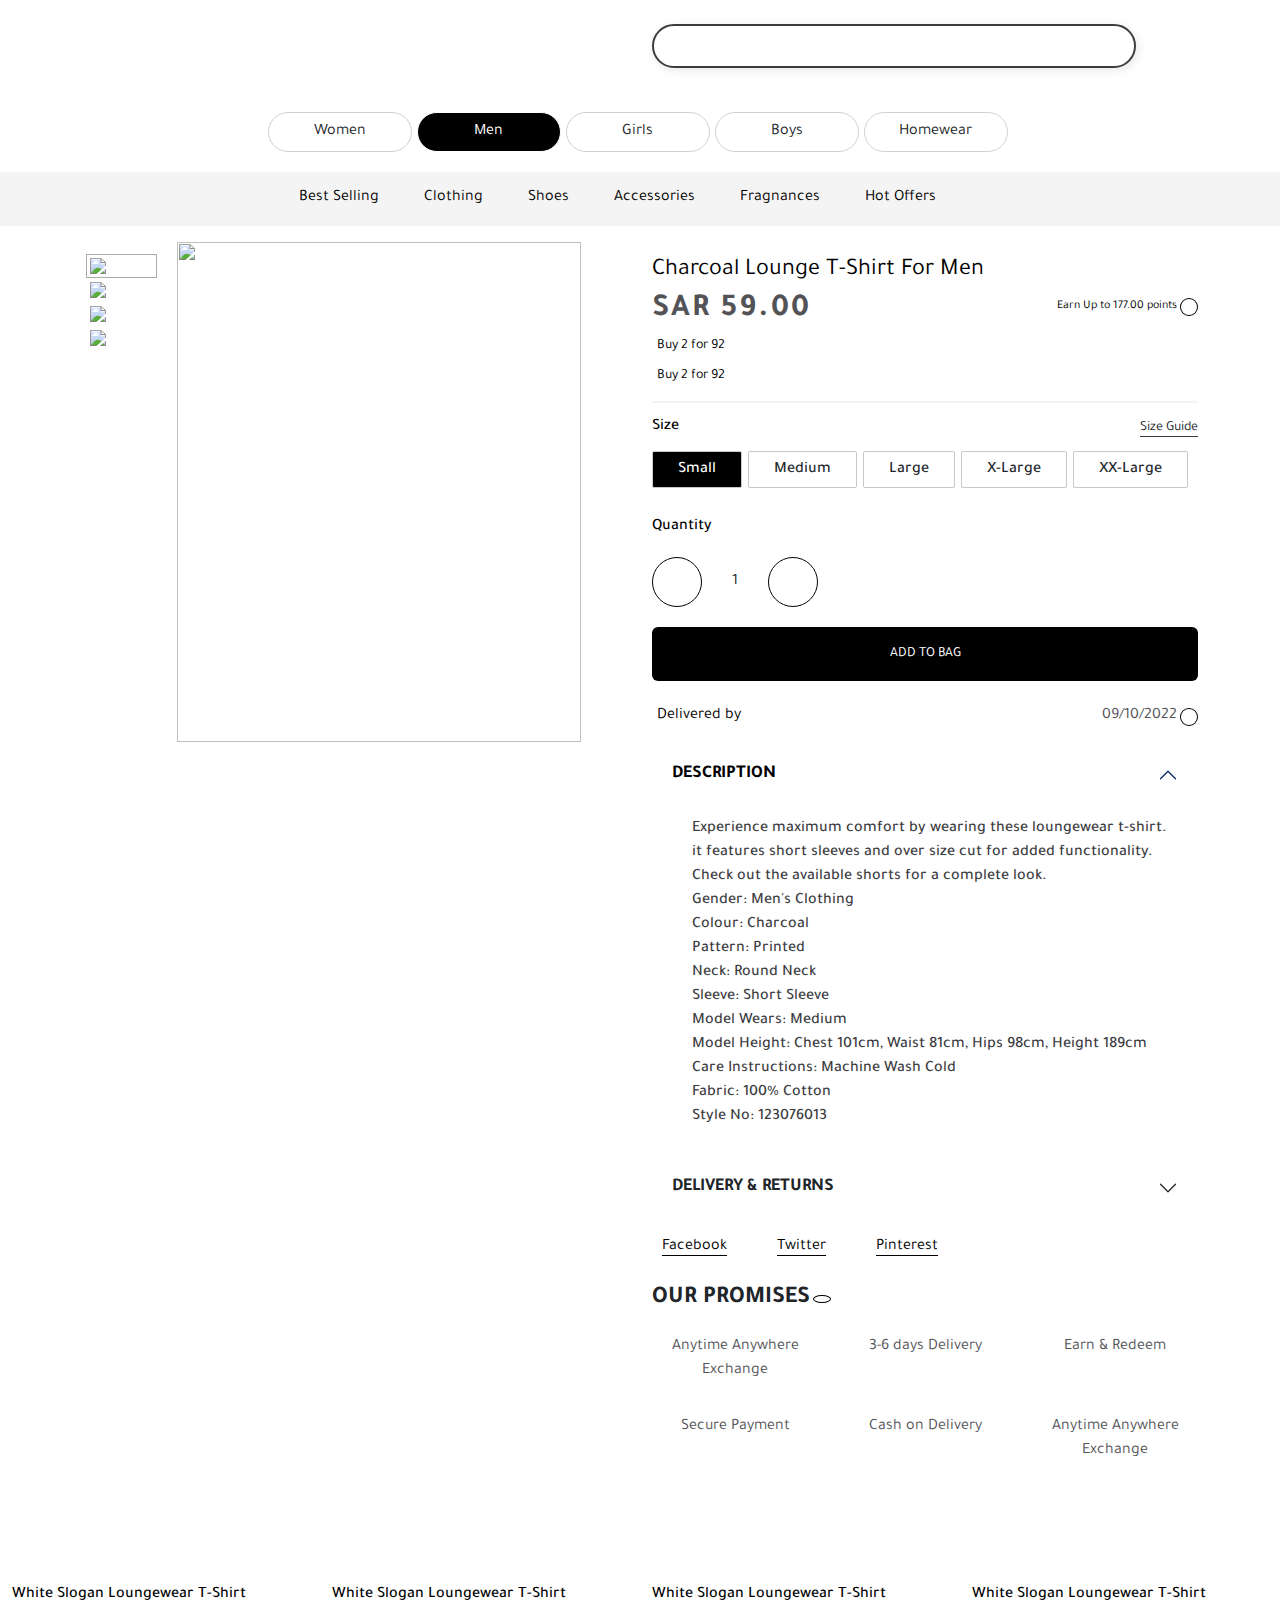
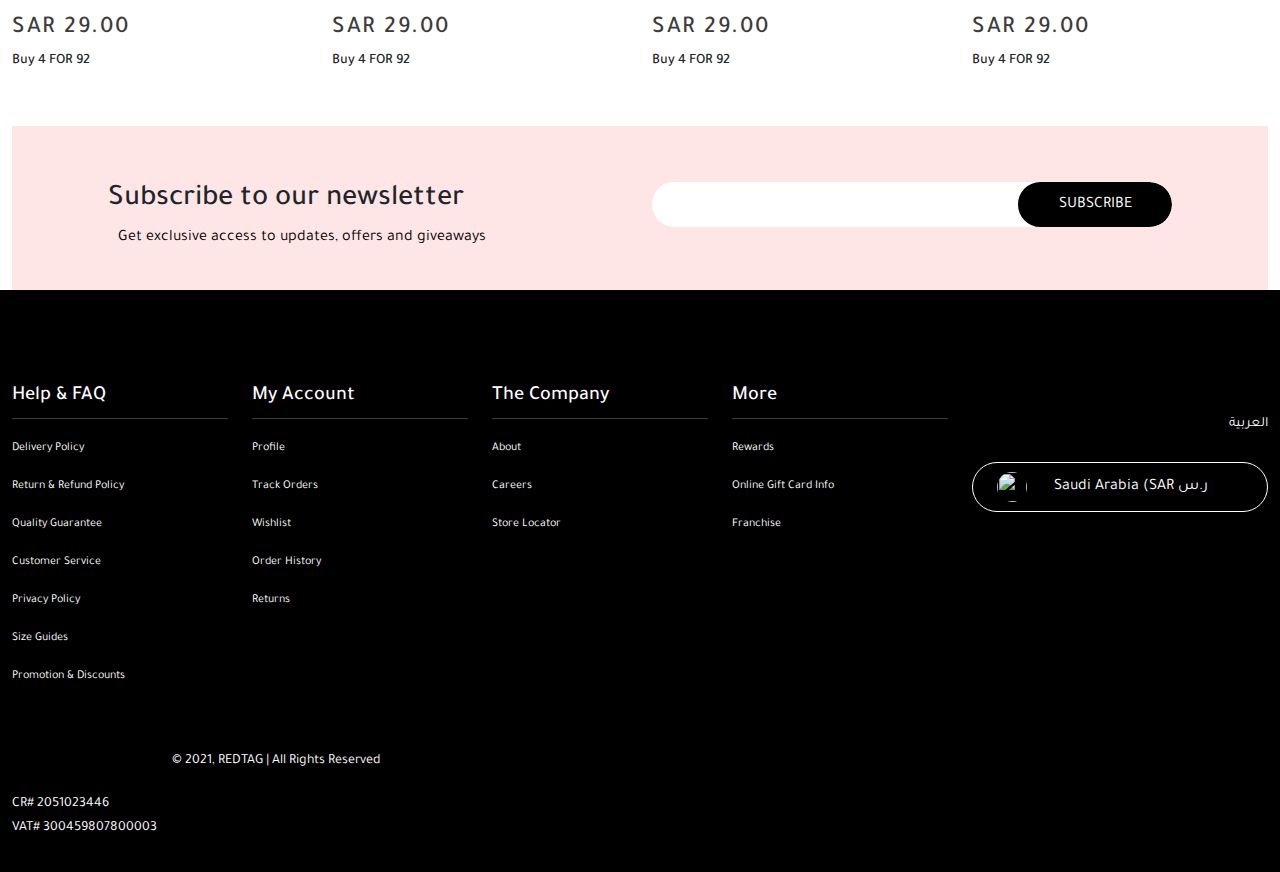
==== products.html @ c71589e8 "sa.redtag-stores" ====
<!doctype html>
<html lang="en">

<head>
    <meta charset="utf-8">
    <meta name="viewport" content="width=device-width, initial-scale=1">
    <title>Bootstrap demo</title>
    <link href="https://cdn.jsdelivr.net/npm/bootstrap@5.2.2/dist/css/bootstrap.min.css" rel="stylesheet">
    <link rel="stylesheet" href="assets/css/owl.carousel.min.css">
    <link rel="stylesheet" href=assets/css/owl.theme.default.min.css"> <link rel="stylesheet"
        href="assets/css/style.css">
    <link rel="stylesheet" type="text/css" href="assets/css/tiny-slider.css" />
</head>

<body>
    <header class="header">
        <div class="header_top bg-white">
            <div class="container-xxl">
                <div class="row">
                    <div class="col-6  order-1 "><a href="" class="logo"><img
                                src="https://cdn.shopify.com/s/files/1/0604/1151/1030/files/Artboard_12_3x-8_84d6efec-61f7-4a65-9052-3a7455e70f1b_small@2x.png?v=1660726167"
                                alt=""></a></div>
                    <div class="col-12 order-lg-2 order-3 col-lg-5 mt-3 mt-lg-0">
                        <div class="header_input">
                            <input type="search" class="form-control " name="" id="">
                            <span><i class="fa-solid fa-magnifying-glass"></i> </span>
                        </div>
                    </div>
                    <div class="col-6 col-lg-1  order-lg-3 order-2  ">
                        <div class="carticons  d-flex">
                            <a href=""><i class="fa-regular fa-user"></i></a>
                            <a href=""><i class="fa-regular fa-heart"></i></a>
                            <a href=""><i class="fa-solid fa-bag-shopping"></i></a>
                        </div>
                    </div>
                </div>
            </div>
        </div>
        <div class="header_middle">
            <div class="container-xxl">
                <div class="nav_button ">
                    <button class="btn">Women</button>
                    <button class="btn active">Men</button>
                    <button class="btn">Girls</button>
                    <button class="btn">Boys</button>
                    <button class="btn">Homewear</button>
                </div>
            </div>
        </div>
        <div class="header_bottom">
            <div class="container-xxl">
                <div class="botter_nav">
                    <a href="">best selling <span> <i class="fa-solid fa-angle-down  "></i></span></a>
                    <a href="">clothing<span> <i class="fa-solid fa-angle-down  "></i></span></a>
                    <a href="">shoes<span> <i class="fa-solid fa-angle-down  "></i></span></a>
                    <a href="">accessories<span> <i class="fa-solid fa-angle-down  "></i></span></a>
                    <a href="">fragnances<span> <i class="fa-solid fa-angle-down  "></i></span></a>
                    <a href="">hot offers<span> <i class="fa-solid fa-angle-down  "></i></span></a>
                </div>
            </div>
        </div>
    </header>
    <section class="product.html">
        <div class="container ">
            <div class="row">
                <div class="col-md-6 mt-3">
                    <div class="product-gallary">
                        <div class="o-wrapper">
                            <div class="c-product-container">
                                <div class="">
                                    <div class="c-product-image-viewer">
                                        <div class="c-product-image-viewer__carousel">
                                            <div class="o-slider-image-viewer">
                                                <div class="row">
                                                    <div class="col-12 col-lg-2 order-lg-1 order-2">
                                                        <div class="o-slider-image-viewer__nav js-imageViewerNav">
                                                            <span class="o-slider-image-viewer__dot">
                                                                <img class="o-slider-image-viewer__dot-image"
                                                                    src="https://cdn.shopify.com/s/files/1/0604/1151/1030/products/123419557_203-Navy-Graphic-T-Shirt_750x.jpg?v=1661150725">
                                                            </span>
                                                            <span class="o-slider-image-viewer__dot">
                                                                <img class="o-slider-image-viewer__dot-image"
                                                                    src="https://cdn.shopify.com/s/files/1/0604/1151/1030/products/123419557_202-Navy-Graphic-T-Shirt_750x.jpg?v=1661150725">
                                                            </span>
                                                            <span class="o-slider-image-viewer__dot">
                                                                <img class="o-slider-image-viewer__dot-image"
                                                                    src="https://cdn.shopify.com/s/files/1/0604/1151/1030/products/123419557-Navy-Graphic-T-Shirt_750x.jpg?v=1661150725">
                                                            </span>
                                                            <span class="o-slider-image-viewer__dot">
                                                                <img class="o-slider-image-viewer__dot-image"
                                                                    src="https://cdn.shopify.com/s/files/1/0604/1151/1030/products/123419557_201-Navy-Graphic-T-Shirt_750x.jpg?v=1660932502">
                                                            </span>
                                                        </div>
                                                    </div>
                                                    <div class="col-12  col-lg-9 order-lg-2 order-1">
                                                        <ul class="o-slider-image-viewer__inner js-sliderImageViewer">
                                                            <li class="o-slider-image-viewer__slide">
                                                                <img class="c-product-image-viewer__image"
                                                                    src="https://cdn.shopify.com/s/files/1/0604/1151/1030/products/123419557_203-Navy-Graphic-T-Shirt_750x.jpg?v=1661150725">
                                                            </li>
                                                            <li class="o-slider-image-viewer__slide">
                                                                <img class="c-product-image-viewer__image"
                                                                    src="https://cdn.shopify.com/s/files/1/0604/1151/1030/products/123419557_202-Navy-Graphic-T-Shirt_750x.jpg?v=1661150725">
                                                            </li>
                                                            <li class="o-slider-image-viewer__slide">
                                                                <img class="c-product-image-viewer__image"
                                                                    src="https://cdn.shopify.com/s/files/1/0604/1151/1030/products/123419557-Navy-Graphic-T-Shirt_750x.jpg?v=1661150725">
                                                            </li>
                                                            <li class="o-slider-image-viewer__slide">
                                                                <img class="c-product-image-viewer__image"
                                                                    src="https://cdn.shopify.com/s/files/1/0604/1151/1030/products/123419557_201-Navy-Graphic-T-Shirt_750x.jpg?v=1660932502">
                                                            </li>
                                                        </ul>
                                                    </div>
                                                </div>
                                            </div>
                                        </div>
                                    </div>
                                </div>
                            </div>
                        </div>
                    </div>
                </div>
                <div class="col-md-6 mt-3">
                    <div class="product_detail mt-3">
                        <h1>Charcoal Lounge T-Shirt For Men</h1>
                        <div class="points mt-2">
                            <h2>SAR 59.00</h2>
                            <p>Earn Up to 177.00 points <span><i class="fa-solid fa-info"></i></span> </p>
                        </div>
                        <div class="buy">
                            <span><i class="fa-solid fa-tag"></i></span>
                            <small>Buy 2 for 92</small>
                        </div>
                        <div class="buy">
                            <span><i class="fa-solid fa-tag"></i></span>
                            <small>Buy 2 for 92</small>
                        </div>
                        <div class="spacer"></div>
                        <div class="product_size">
                            <h6 class="small_head">Size</h6>
                            <div class="guid">
                                <span><i class="fa-solid fa-ruler-horizontal"></i></span>
                                <a href="">
                                    Size Guide </a>
                            </div>
                        </div>
                        <div class="size_buttons">
                            <button class="btn active">
                                Small</button>
                            <button class="btn">
                                Medium</button>
                            <button class="btn">
                                Large</button>
                            <button class="btn">
                                X-Large</button>
                            <button class="btn">
                                XX-Large</button>
                        </div>
                        <div class="product_quantity">
                            <h6 class="small_head">Quantity</h6>
                            <div class="increament">
                                <span><i class="fa-solid fa-minus"></i></span>
                                <p>1</p>
                                <span><i class="fa-solid fa-plus"></i></span>
                            </div>
                        </div>
                        <div class="bag_button">
                            <button class="btn">Add to bag</button>
                        </div>
                        <div class="delivered">
                            <p><span> <i class="fa-solid fa-truck-fast"></i></span>Delivered by</p>
                            <p> 09/10/2022 <a href=""><i class="fa-solid fa-info"></i></a></p>
                        </div>
                        <div class="product_faqs">
                            <div class="accordion" id="accordionExample">
                                <div class="accordion-item">
                                    <h2 class="accordion-header" id="headingOne">
                                        <button class="accordion-button" type="button" data-bs-toggle="collapse"
                                            data-bs-target="#collapseOne" aria-expanded="true"
                                            aria-controls="collapseOne">
                                            DESCRIPTION
                                    </h2>
                                    <div id="collapseOne" class="accordion-collapse collapse show"
                                        aria-labelledby="headingOne" data-bs-parent="#accordionExample">
                                        <div class="accordion-body">
                                            <ul>
                                                <li> Experience maximum comfort by wearing these loungewear t-shirt. it
                                                    features short sleeves and over size cut for added functionality.
                                                </li>
                                                <li>Check out the available shorts for a complete look.</li>
                                                <li>Gender: Men's Clothing</li>
                                                <li> Colour: Charcoal</li>
                                                <li> Pattern: Printed</li>
                                                <li> Neck: Round Neck</li>
                                                <li> Sleeve: Short Sleeve</li>
                                                <li>Model Wears: Medium</li>
                                                <li> Model Height: Chest 101cm, Waist 81cm, Hips 98cm, Height 189cm</li>
                                                <li> Care Instructions: Machine Wash Cold</li>
                                                <li> Fabric: 100% Cotton</li>
                                                <li>Style No: 123076013</li>
                                            </ul>
                                        </div>
                                    </div>
                                </div>
                                <div class="accordion-item">
                                    <h2 class="accordion-header" id="headingTwo">
                                        <button class="accordion-button collapsed" type="button"
                                            data-bs-toggle="collapse" data-bs-target="#collapseTwo"
                                            aria-expanded="false" aria-controls="collapseTwo">
                                            DELIVERY & RETURNS
                                        </button>
                                    </h2>
                                    <div id="collapseTwo" class="accordion-collapse collapse"
                                        aria-labelledby="headingTwo" data-bs-parent="#accordionExample">
                                        <div class="accordion-body">
                                            <p>Redtag guarantees the delivery of your items in 3-6 working days anywhere
                                                in KSA. We offer free delivery over SAR 200. Anything below SAR 200 will
                                                be charged SAR 18 as shipping cost. For COD (cash on delivery) orders an
                                                extra SAR 10 will be charged, this amount will not appear on the online
                                                invoice and a revised invoice will be provided at the time of delivery.
                                                <br> Refund will be offered to all customers in possession of a valid,
                                                original receipt, provided the merchandise is returned unworn or unused,
                                                with the original tags still attached. All items (including promotional
                                                gift items) must be returned to us to process the return.</p>
                                        </div>
                                    </div>
                                </div>
                                                        </div>
                        </div>
                        <div class="product_social">
                            <a href=""><span><i class="fa-brands fa-facebook-f"></i></span><span>Facebook</span> </a>
                            <a href=""><span><i class="fa-brands fa-twitter"></i></span><span>Twitter</span></a>
                            <a href=""><span><i class="fa-brands fa-pinterest-p"></i></span><span>Pinterest</span></a>
                        </div>
                        <div class="promise">
                            <div class="d-flex justify-content-start align-items-center">
                                <h4 class="mt-2">OUR PROMISES</h4><a href=""><i class=" fa-solid fa-info"></i></a>
                            </div>
                            <div class="promise_content">
                                <div class="row">
                                    <div class="col-4 mt-3">
                                        <div class="promis_icon">
                                            <span><i class="fa-regular fa-clock"></i></span>
                                            <p>Anytime Anywhere Exchange</p>
                                        </div>
                                    </div>
                                    <div class="col-4 mt-3">
                                        <div class="promis_icon">
                                            <span> <i class="fa-solid fa-box"></i></span>
                                            <p>3-6 days Delivery</p>
                                        </div>
                                    </div>
                                    <div class="col-4 mt-3">
                                        <div class="promis_icon">
                                            <span><i class="fa-solid fa-store"></i></span>
                                            <p>Earn & Redeem</p>
                                        </div>
                                    </div>
                                    <div class="col-4 mt-3">
                                        <div class="promis_icon">
                                            <span><i class="fa-solid fa-circle-check"></i></span>
                                            <p>Secure Payment</p>
                                        </div>
                                    </div>
                                    <div class="col-4 mt-3">
                                        <div class="promis_icon">
                                            <span><i class="fa-solid fa-money-bill"></i></span>
                                            <p>Cash on Delivery</p>
                                        </div>
                                    </div>
                                    <div class="col-4 mt-3">
                                        <div class="promis_icon">
                                            <span><i class="fa-solid fa-repeat"></i></span>
                                            <p>Anytime Anywhere Exchange</p>
                                        </div>
                                    </div>
                                </div>
                            </div>
                        </div>
                    </div>
                </div>
            </div>
        </div>
    </section>
    <section class="brand_cards mt-5 mb-5">
        <div class="container-xxl">
            <div class="row">
                <div class="col-12 col-md-6 col-lg-3 mt-3">
                    <div class="collection">
                        <img src="https://cdn.shopify.com/s/files/1/0604/1151/1030/products/1230761521.jpg?v=1664546499"
                            alt="">
                        <h5>
                            White Slogan Loungewear T-Shirt
                        </h5>
                        <h3>SAR 29.00</h3>
                        <p><span><i class="fa-solid fa-tag"></i></span>Buy 4 FOR 92</p>
                    </div>
                </div>
                <div class="col-12 col-md-6 col-lg-3 mt-3">
                    <div class="collection">
                        <img src="https://cdn.shopify.com/s/files/1/0604/1151/1030/products/123420638_201-Dark-Grey-Graphic-T-Shirt.jpg?v=1661970633"
                            alt="">
                        <h5>
                            White Slogan Loungewear T-Shirt
                        </h5>
                        <h3>SAR 29.00</h3>
                        <p><span><i class="fa-solid fa-tag"></i></span>Buy 4 FOR 92</p>
                    </div>
                </div>
                <div class="col-12 col-md-6 col-lg-3 mt-3">
                    <div class="collection">
                        <img src="https://cdn.shopify.com/s/files/1/0604/1151/1030/products/123419063_201-White-Graphic-T-Shirt.jpg?v=1660932512"
                            alt="">
                        <h5>
                            White Slogan Loungewear T-Shirt
                        </h5>
                        <h3>SAR 29.00</h3>
                        <p><span><i class="fa-solid fa-tag"></i></span>Buy 4 FOR 92</p>
                    </div>
                </div>
                <div class="col-12 col-md-6 col-lg-3 mt-3">
                    <div class="collection">
                        <img src="https://cdn.shopify.com/s/files/1/0604/1151/1030/products/123419557_201-Navy-Graphic-T-Shirt.jpg?v=1660932502"
                            alt="">
                        <h5>
                            White Slogan Loungewear T-Shirt
                        </h5>
                        <h3>SAR 29.00</h3>
                        <p><span><i class="fa-solid fa-tag"></i></span>Buy 4 FOR 92</p>
                    </div>
                </div>
            </div>
        </div>
    </section>
    <section class="section_11">
        <div class="container-xxl">
            <div class="newsletter">
                <div class="row">
                    <div class="col-md-6 mt-3">
                        <h4>Subscribe to our newsletter</h4>
                        <p> Get exclusive access to updates, offers and giveaways </p>
                    </div>
                    <div class="col-md-6 mt-3">
                        <div class="sub_box">
                            <input type="text " class="form-control">
                            <button class="btn">Subscribe</button>
                        </div>
                    </div>
                </div>
            </div>
        </div>
    </section>
    <footer>
        <div class="footermiddle">
            <div class="container-xxl">
                <div class="row">
                    <div class="col-9 col-lg-9 col-12 mt-3">
                        <div>
                            <div class="row">
                                <div class="col-6 col-md-3 mt-3 ">
                                    <div class="footer_menu">
                                        <h3>Help & FAQ</h3>
                                        <ul>
                                            <li><a href="">Delivery Policy</a></li>
                                            <li><a href="">Return & Refund Policy</a></li>
                                            <li><a href="">Quality Guarantee</a></li>
                                            <li><a href="">Customer Service</a></li>
                                            <li><a href="">Privacy Policy</a></li>
                                            <li><a href="">Size Guides</a></li>
                                            <li><a href="">Promotion & Discounts</a></li>
                                        </ul>
                                    </div>
                                </div>
                                <div class="col-6 col-md-3 mt-3">
                                    <div class="footer_menu">
                                        <h3>My Account</h3>
                                        <ul>
                                            <li><a href="">Profile</a></li>
                                            <li><a href="">Track Orders</a></li>
                                            <li><a href="">Wishlist</a></li>
                                            <li><a href="">Order History</a></li>
                                            <li><a href="">Returns</a></li>
                                        </ul>
                                    </div>
                                </div>
                                <div class="col-6 col-md-3 mt-3">
                                    <div class="footer_menu">
                                        <h3>The Company</h3>
                                        <ul>
                                            <li><a href="">About</a></li>
                                            <li><a href="">Careers</a></li>
                                            <li><a href="">Store Locator</a></li>
                                        </ul>
                                    </div>
                                </div>
                                <div class="col-6 col-lg-3 mt-3">
                                    <div class="footer_menu">
                                        <h3>More</h3>
                                        <ul>
                                            <li><a href="">Rewards</a></li>
                                            <li><a href="">Online Gift Card Info</a></li>
                                            <li><a href="">Franchise</a></li>
                                        </ul>
                                    </div>
                                </div>
                            </div>
                        </div>
                    </div>
                    <div class="col-lg-3  col-md-6 col-12 mx-auto mt-5 mb-5">
                        <a href="" class="language_">العربية</a>
                        <div class="footer_select ">
                            <img src="https://cdn.shopify.com/s/files/1/0614/0762/5455/files/flag-ksa.jpg?v=1639478669"
                                alt="">
                            <select class="form-select" aria-label="Default select example">
                                <option value="SA" selected="">
                                    Saudi Arabia (SAR ر.س)
                                </option>
                            </select>
                        </div>
                    </div>
                </div>
            </div>
        </div>
        <div class="footerend">
            <div class="container-xxl">
                <div class="row">
                    <div class="col-md-6 col-12 mt-3">
                        <div class="footer_logo">
                            <img src="https://cdn.shopify.com/s/files/1/0604/1151/1030/t/111/assets/redtag-logo_200x.png?v=112337696261012949101661322215"
                                alt="">
                            <small>© 2021, REDTAG | All Rights Reserved</small>
                        </div>
                        <div>
                            <small>CR# 2051023446</small><br>
                            <small>VAT# 300459807800003</small><br>
                        </div>
                    </div>
                    <div class="col-md-6 col-12 mt-3">
                        <div class="footericon">
                            <a href=""><i class="fa-brands fa-twitter"></i></a>
                            <a href=""><i class="fa-brands fa-facebook-f"></i></a>
                            <a href=""><i class="fa-brands fa-instagram"></i></a>
                            <a href=""><i class="fa-brands fa-snapchat"></i></a>
                            <a href=""><i class="fa-brands fa-youtube"></i></a>
                        </div>
                    </div>
                </div>
            </div>
        </div>
    </footer>
    <div class="modal fade" id="exampleModal" tabindex="-1" aria-labelledby="exampleModalLabel" aria-hidden="true">
        <div class="modal-dialog modal-dialog-centered">
            <div class="modal-content">
                <div class="modal-header">
                    <h1 class="modal-title fs-5" id="exampleModalLabel"> Available Offers</h1>
                    <button type="button" class="btn-close" data-bs-dismiss="modal" aria-label="Close"></button>
                </div>
                <div class="modal-body">
                    <div class="container">
                        <div>
                            <div class="modal_bg">
                                <div class="modal_con">
                                    <i class="fa-solid fa-tag"></i> Buy 2 for 92
                                </div>
                            </div>
                            <div class="modal_bg">
                                <div class="modal_con">
                                    <i class="fa-solid fa-tag"></i>15% OFF above SAR 150
                                </div>
                            </div>
                        </div>
                    </div>
                </div>
            </div>
        </div>
    </div>
    <script src="https://cdn.jsdelivr.net/npm/bootstrap@5.2.2/dist/js/bootstrap.bundle.min.js"></script>
    <script src="https://cdnjs.cloudflare.com/ajax/libs/font-awesome/6.2.0/js/all.min.js"></script>
    <script src="assets/js/jquery.js"></script>
    <script src=" assets/js/owl.carousel.min.js"></script>
    <script src="assets/js/script.js"></script>
    <script type="text/javascript" src="assets/js/tiny-slider.js"></script>
    <script type="text/javascript">
        var slider = tns({
            arrowKeys: true,
            "items": 1,
            container: ".js-sliderImageViewer",
            controls: false,
            loop: false,
            mouseDrag: true,
            navContainer: ".js-imageViewerNav",

        });
    </script>






</body>

</html>
---- assets/css/style.css ----
@import url('https://fonts.googleapis.com/css2?family=Tajawal:wght@300;400;500;700;800&display=swap');

* {
    margin: 0;
    padding: 0;
    box-sizing: border-box;
}

body {
    font-family: 'Tajawal', sans-serif;
}

img {
    width: 100%;
}

a {
    text-decoration: none;
}

ul {
    list-style: none;
}

input,
input:focus {
    outline: none !important;
}

.form-control:focus {
    color: #212529 !important;
    background-color: #fff !important;
    border-color: #e8e8e8 !important;
    outline: 0 !important;
    box-shadow: 2px 4px 10px rgba(0, 0, 0, 0);
}

.main_heading {
    font-weight: bold;
    font-size: 2rem;

    text-align: left;
}

.header_top {
    padding: 1.5rem 0;
}

.header_top .logo img {
    width: 213px;
    height: auto;
}

.carticons {
    display: flex;
    justify-content: end;
    align-items: center;
    font-size: 1.6rem;
}

.carticons a {
    color: #212529;
    font-size: 1.4rem;
    margin-right: 10px;
}

.header_input input {
    font-size: 1rem;
    color: #000;
    width: 100%;
    height: auto;
    padding: 0.5rem 1rem 0.5rem 3rem;
    border: 2px solid #3C3C3B;
    border-radius: 10rem;
    box-shadow: 2px 2px 10px rgba(0, 0, 0, .1);
    width: 95%;
}

.header_input {
    position: relative;
}

.header_input span {
    position: absolute;
    top: 6px;
    left: 15px;
    font-size: 20px;
}

.nav_button {
    text-align: center;
    margin: 20px 0;
    display: flex;
    justify-content: center;
    align-items: center;
}

.nav_button button {
    margin-right: 5px;
    text-decoration: none;
    padding: 0.6rem 1rem;
    border: 0.0625rem solid #D0D0D0;
    border-radius: 2rem;
    min-width: 9rem;
    line-height: normal;
    text-align: center;
    width: auto;
    text-transform: none;
    font-size: 1rem;
    white-space: nowrap;
    box-sizing: border-box;
    transition: all 0.3s ease-in-out;
}

.nav_button button:hover,
.nav_button button.active {
    background: #000;
    color: #fff;
}

.header_bottom {
    background: #f4f4f4;
    position: relative;
    line-height: 1.25rem;
    z-index: 9999;
    
}

.botter_nav {
    display: flex;
    justify-content: center;
    align-items: center;
    white-space: nowrap;
}

.botter_nav a {
    margin: 0 1.25rem 0 0;
    transition: all 0.3s ease-in-out;
    
   
    
    color: #000;
   
    padding: 1rem 0.625rem 1rem 0;
     
     
    text-transform: capitalize;
    border-bottom: 2px solid transparent;
}
.botter_nav a span{
    margin-left: 15px;
}
.botter_nav a:hover {
    border-bottom: 2px solid #000;
}

.section_1 .carousel-indicators [data-bs-target] {
    width: 10px;
    height: 10px;
    border-radius: 100%;
}

.section_3 img {
    width: 100%;
    height: auto;
    margin-bottom: 30px;
}

.section_4 img {
    width: 100%;
    height: auto;
}

.section_5 .category {
    overflow: hidden;
}

.section_5 .category img {
    width: 100%;
    height: 441px;
    transition: all 0.3s ease-in-out;
}

.section_5 .category img:hover {
    transform: scale(1.1);
}

.section_6 .banner-6 {
    width: 100%;
    height: auto;
}

.product_slider .item a {
    text-decoration: none;
    color: rgb(0, 0, 0);
    display: block;
    font-size: 1rem;
    letter-spacing: 0;
    line-height: 16px;
    margin-top: 20px;
    margin-bottom: 10px;
}

.product_slider .item h3 {
    font-size: 1.5rem;
    letter-spacing: 1.5px;
    color: #3C3C3B;
    line-height: 32px;
}

.product_slider .item img {
    height: 428px;
    width: 100%;
    object-fit: cover;
}

.product_slider .item button {
    font-size: 12px;
    cursor: pointer;
    color: #000;
    padding: 0;
    font-weight: 600;
    border: 0;
    border-bottom: 2px solid #000;
    line-height: 20px;
    background: none !important;
    border-radius: 1px;
    outline: none;
    margin-bottom: 10px;
}

.product_slider .item button:focus {
    outline: none;
}

.modal_bg {
    background: #eee;
    padding: 15px;
    margin-top: 10px;
    border-bottom: 1px solid #d5d5d5;
}

.modal_bg .modal_con {
    display: flex;
    align-items: center;
    gap: 10px;
    background: #fff;
    padding: 5px 10px;
    border: 1px solid #cfbfbf;
    font-size: 16px;
    width: 100%;
    margin: auto;
    color: #3C3C3B;
    user-select: none;
}

.modal-header {
    position: relative;
}

.modal-title {
    position: absolute;
    top: 50%;
    left: 50%;
    transform: translate(-50%, -50%);
}

.item .slider-link {
    position: relative;
}

.item .slider-link .hearticon {
    position: absolute;
    right: 15px;
    top: 10px;
    font-size: 25px !important;
}

.owl-carousel .owl-nav {
    position: absolute;
    top: -45px;
    right: 10px;
}

.owl-carousel .owl-nav button.owl-next,
.owl-carousel .owl-nav button.owl-prev {
    width: 50px;
    height: 50px;
    background: #3C3C3B;
    font-size: 22px;
    color: #fff;
    margin: 0;
    border-radius: 100%;
    margin-right: 15px;
}

.section_7 {
    position: relative;
}

.section_8 {
    position: relative;
}

/* ////////////////////////////////////// */
.section_7 .product_img {
    width: 100%;
    object-fit: cover;
    height: 336px;
    margin-bottom: 30px;
}

.banner_9 img {
    width: 100%;
    object-fit: contain;
    height: auto;
}

.shop_body img {
    width: 100%;
    height: 287px;
    object-fit: cover;
    margin-bottom: 10px;
}

.shop_body h5 {
    font-size: 16px;
    display: block;
    font-weight: 600;
    color: #000
}

footer {
    background-color: #000;
    color: #fff;
    padding: 2rem 0;
}

.footerend .footericon {
    display: flex;
    justify-content: end;
    align-items: center;
}

.footerend .footericon a {
    font-size: 25px;
    color: #fff;
    margin: 0 0 0 2rem;
}

.footer_logo {
    display: flex;
    justify-content: start;
    align-items: center;
    flex-wrap: nowrap;
    margin-bottom: 20px;
}

.footer_logo img {
    width: 160px;
    height: auto;
}

.footermiddle .footer_menu ul {
    padding: 0;
}

.footermiddle .footer_menu li a {
    display: block;
    text-decoration: none;
    color: #fff;
    margin: 0 0 1.25rem 0;
    font-size: .75rem;
    transition: all .3s ease-in-out;
}

.footermiddle .footer_menu li a:hover {
    color: #ae9d9d;
}

.footermiddle .footer_menu h3 {
    font-size: 1.25rem;
    border-bottom: 0.0625rem solid #3C3C41;
    margin-bottom: 1.25rem;
    pointer-events: none;
    color: #fff;
    position: relative;
    padding-bottom: 0.625rem;
}

.footermiddle .footer_select {
    display: flex;
    justify-content: start;
    align-items: center;
    padding: 0.375rem 1.5rem;
    border: 0.0625rem solid #fff;
    border-radius: 6.25rem;
    background: transparent;
}

.footermiddle .footer_select img {
    width: 30px;
    height: 30px;
    border-radius: 100%;
    margin-right: 15px;
}

.footermiddle .footer_select select {
    background: transparent;
    border: 0;
    outline: 0;
    color: #fff;

}

.footermiddle .form-select:focus {
    border-color: none;
    outline: 0;
    box-shadow: 0 0 0 0;
}

.footermiddle .language_ {
    color: #fff;
    margin: 0.875rem 0 1.6875rem;
    font-size: .875rem;
    display: block;
    text-align: right;
}

.footermiddle .language_:hover {
    color: #fff;
}

.footermiddle {
    margin: 30px 0;
}

.newsletter {
    background: #FFE6E6;
    position: relative;
    padding: 2.5rem 6rem;
}

.sub_box {
    display: flex;
    height: 2.8125rem;
    border-radius: 2.5rem;
    overflow: hidden;
    background: #fff;
}

.sub_box input {
    background: transparent;
    border: 0;
    outline: 0;
    border-radius: 2.5rem;
}

.sub_box button {
    text-transform: uppercase;
    line-height: 1.25rem;
    display: block;
    padding: 0.65625rem 0.625rem;
    background: #000;
    color: #fff;
    border: 2px solid #000;
    border-radius: 2.5rem;
    height: auto;
    min-width: 9.625rem;
    transition: all 0.5s cubic-bezier(0.24, 0.5, 0.22, 0.89);
    box-shadow: none !important;
}

.sub_box button:hover {
    background: #000;
    color: #fff;
    border: 2px solid #000;
}

.newsletter h4 {
    font-size: 1.875rem;
    text-transform: none;
    text-align: left;
}

.newsletter p {
    text-align: left;
    margin: 0;
    display: inline-block;
    padding: 0 0.625rem;
    font-size: 1rem;
    color: #000;
}

/* /////////////product_detail/////////////////// */
.product_detail h1 {
    font-size: 1.5rem;
    line-height: 26px;
    color: #000;
    font-weight: normal;
    font-style: normal;
    margin-bottom: 2px;
    word-break: break-word;
    margin-top: 10px;
}

.product_detail .points {
    display: flex;
    justify-content: space-between;
    align-items: center;
    flex-wrap: wrap;

}

.product_detail .points h2 {
    font-size: 2rem;
    line-height: 2.25rem;
    letter-spacing: .125rem;
    font-weight: bolder;
    color: #535357;
}

.product_detail .points p {
    font-size: .75rem;
    color: #000;
    line-height: 20px
}

.product_detail .points p span {
    border-radius: 100%;
    border: 1px solid #000;
    padding: .2rem .5rem;
    font-size: 10px;
    margin-left: 3px;

}

.product_detail .buy {
    display: flex;
    justify-content: start;
    align-items: center;
    margin-bottom: 10px;

}

.product_detail .buy small {
    font-size: .875rem;
    letter-spacing: 0;
    line-height: 20px;
    color: #000000;

    margin-left: 5px;
}

.product_detail .buy span {
    font-size: .875rem;
}

.product_detail .spacer {
    margin: 0.9375rem 0;
    border-top: 2px solid #C8C8C8;
    opacity: 0.2;
    display: block;
}

.product_detail .small_head {
    font-size: 1rem;
    color: #000;
    margin-bottom: 0.2rem;
}

.product_detail .product_size {
    display: flex;
    justify-content: space-between;
    align-items: center;
}

.product_detail .product_size .guid {
    display: flex;
    justify-content: start;
    align-items: center;

}

.product_detail .product_size .guid a {
    font-size: .875rem;
    border-bottom: 0.0625rem solid #3C3C3B;
    line-height: .9375rem;
    color: #212529;

}

.product_detail .product_size .guid span {
    font-size: 20px;
    color: #3C3C3B;
    margin-right: 5px;
}

.product_detail .size_buttons {
    display: flex;
    justify-content: start;
    align-items: center;
    flex-wrap: wrap;
}

.product_detail .size_buttons button {
    padding: 0.875rem 1.5625rem 0.75rem !important;
    font-size: 1rem;
    border-radius: 2px;
    font-weight: 500;
    color: #212529;
    line-height: .5625rem;
    border: 0.0625rem solid #C8C8C8;
    margin: 0.625rem 0.375rem 1.875rem 0;
    text-align: center;
    transition: all .3s ease-in-out;
}

.product_detail .size_buttons button.active,
.product_detail .size_buttons button:hover {
    background-color: #000;
    color: #fff;
}

.product_detail .increament {
    display: flex;
    justify-content: start;
    align-items: center;
    margin-top: 20px;

}
.product_detail .increament span{
    border: 1px solid #000;
    width: 50px;
    height: 50px;
    display: flex;
    align-items: center;
    justify-content: center;
    border-radius: 100%;
}
.product_detail .increament p{
    margin: 0 30px;
}
.bag_button button{
    font-size: .87rem;text-transform: uppercase;
    line-height: 1.25rem;    color: #fff;
    background: #000;
    width: 100%;
    padding: 1rem ;
    margin: 20px 0;
}
.delivered {
    display: flex;
    justify-content: space-between;
    align-items: center;
}
.delivered p {
       
line-height: 1.875rem;    color: #000;   font-size: 1rem;
 
}

.delivered p span{
    margin-right: 5px;
}

.delivered p a{
    border-radius: 100%;
    border: 1px solid #000;
    padding: .2rem .5rem;
    font-size: 10px;
    margin-left: 3px;
    color: #212529;
    
}

.delivered p:nth-child(2){
    color: #535357;
}
.promis_icon {
    text-align: center;
    width: 100%;
    height: 100%;
}
.promis_icon span{
    font-size: 25px;
    color: #3C3C3B;
}
.promis_icon p{
    color: #535357;
    font-size: 1rem;
}
.promise a{
    border-radius: 100%;
    border: 1px solid #000;
    padding: .2rem .5rem;
    font-size: 10px;
    margin-left: 3px;
    color: #212529;
     
}

.promise h4{
    font-size: 1.5rem;
    line-height: 1.5rem;
   
       font-weight: bold;
    font-style: normal;
}
.product_social {
    display: flex;
    justify-content: start;
    align-items: center;
    margin: 20px 0;
}
.product_social a{
    margin-right: 30px;
    color: #000;
}
.product_social a span{
    margin-right: 10px;

}

.product_social a span:nth-child(2){
    border-bottom: 1.5px solid #000;
    padding: 0;
}

.product_faqs .accordion .accordion-item{
    border: 0 !important;
    outline: 0;
}
.product_faqs .accordion .accordion-item:focus{
    box-shadow: none !important;
    border: 0;
    outline: 0;
}
.product_faqs .accordion-button:focus {
    z-index: 3;
    border-color: none !important;
    outline: 0px;
    box-shadow: none !important;
    background-color: none;
}
.product_faqs .accordion-button:not(.collapsed) {
    color: #000;
    background-color:  transparent;
    box-shadow:  none;
}
.product_faqs .accordion-button {
 font-size: 18px;
 font-weight: 600;
}
@media only screen and (max-width: 800px) {
    .nav_button {
        overflow: scroll;
        padding: 30px;
        scroll-behavior: smooth;
    }
}

@media only screen and (max-width: 600px) {
    .owl-carousel .owl-nav {
        position: absolute;
        top: -40px;
        right: 10px;
    }

    .section_8 .main_heading {
        margin-bottom: 50px;
    }
    .newsletter{
        padding:  1rem;
    }
    .header_bottom{
        overflow: scroll;
    }  
}



.accordion-body ul {
    padding: 0;
}

.accordion-body ul li , .accordion-body p{
     font-weight: 500;
    font-size: 1rem;
    color: #3C3C41;
    margin-left: 1.25rem;
    list-style-type: none;
    letter-spacing: normal;
}
.brand_cards .collection img {
    width: 100%;
    height: auto;
    object-fit: contain;
}
.brand_cards .collection h5{text-decoration: none;
    color: rgb(0, 0, 0);
    display: block;
    font-size: 1rem;
    letter-spacing: 0;
    line-height: 16px;
    margin-top: 20px;
    margin-bottom: 10px;}
.brand_cards .collection h3{font-size: 1.5rem;
    letter-spacing: 1.5px;
    color: #3C3C3B;
    line-height: 32px;}
.brand_cards .collection p{
    margin-top: 0;
    margin-bottom: 0.5rem;
    font-weight: 500;
    line-height: 1.2;
    font-size: .9rem;}


 



.o-slider-image-viewer {
  position: relative;
}

.o-slider-image-viewer__inner {
  display: block;
  margin: 0;
  padding: 0;
}

.o-slider-image-viewer__slide {
  list-style: none;
  text-align: center;
}

.o-slider-image-viewer__nav {
  align-items: center;
  display:  block;
  justify-content: center;
  margin-top: 12px;
}

.o-slider-image-viewer__dot {
  background-color: #ddd;
  border-radius: 50%;
  cursor: pointer;
  display: block;
  height: 12px;
  margin-left: 4px;
  margin-right: 4px;
  width: 12px;
}
.o-slider-image-viewer__dot:focus {
  outline: 0;
}
.o-slider-image-viewer__dot.tns-nav-active {
  background-color: #aaa;
  cursor: default;
}

@media screen and (min-width: 992px) {
  .o-slider-image-viewer__dot {
    align-items: center;
    background-color: transparent;
    border-radius: 0;
    border: 1px solid transparent;
    display: flex;
    height: auto;
    justify-content: center;
    padding: 3px;
    width: 100%;
  }
  .o-slider-image-viewer__dot.tns-nav-active {
    background-color: transparent;
    border-color: #aaa;
  }
}
@media screen and (max-width: 992px) {
  .o-slider-image-viewer__dot-image {
    display: none;
  }
  .o-slider-image-viewer__nav {
    align-items: center;
    display:  flex;
    justify-content: center;
    margin-top: 12px;
  }
}
/**
 * Product Image Viewer
 */
.c-product-image-viewer__image {
   height: 500px;
   width: 100%;
    
}
/* 
.c-product-container {
  display: flex;
  flex-wrap: wrap;
  margin-left: -96px;
  margin-top: 96px;
  margin-bottom: 96px;
} */

.c-product-container__element {
  flex-basis: 100%;
  /* padding-left: 96px; */
  /* text-align: center; */
}

.c-product-container__element--details {
  margin-top: 48px;
}

@media screen and (min-width: 992px) {
  .c-product-container__element {
    flex-basis: 50%;
  }

  .c-product-container__element--images {
    text-align: right;
  }

  .c-product-container__element--details {
    text-align: left;
    margin-top: 0;
  }
}
.c-product-name {
  margin-top: 0;
  margin-bottom: 8px;
}

@media screen and (min-width: 992px) {
  .c-product-name {
    margin-bottom: 24px;
  }
}
---- assets/css/tiny-slider.css ----
.tns-outer{padding:0 !important}.tns-outer [hidden]{display:none !important}.tns-outer [aria-controls],.tns-outer [data-action]{cursor:pointer}.tns-outer.ms-touch{overflow-x:scroll;overflow-y:hidden;-ms-overflow-style:none;-ms-scroll-chaining:none;-ms-scroll-snap-type:mandatory;-ms-scroll-snap-points-x:snapInterval(0%, 100%)}.tns-slider{-webkit-transition:all 0s;-moz-transition:all 0s;transition:all 0s}.tns-slider>.tns-item{-webkit-box-sizing:border-box;-moz-box-sizing:border-box;box-sizing:border-box}.tns-horizontal.tns-subpixel{white-space:nowrap}.tns-horizontal.tns-subpixel>.tns-item{display:inline-block;vertical-align:top;white-space:normal}.tns-horizontal.tns-no-subpixel:after{content:'';display:table;clear:both}.tns-horizontal.tns-no-subpixel>.tns-item{float:left;margin-right:-100%}.tns-no-calc{position:relative;left:0}.tns-gallery{position:relative;left:0;min-height:1px}.tns-gallery>.tns-item{position:absolute;left:-100%;-webkit-transition:transform 0s, opacity 0s;-moz-transition:transform 0s, opacity 0s;transition:transform 0s, opacity 0s}.tns-gallery>.tns-moving{-webkit-transition:all 0.25s;-moz-transition:all 0.25s;transition:all 0.25s}.tns-lazy-img{-webkit-transition:opacity 0.6s;-moz-transition:opacity 0.6s;transition:opacity 0.6s;opacity:0.6}.tns-lazy-img.loaded{opacity:1}.tns-ah{-webkit-transition:height 0s;-moz-transition:height 0s;transition:height 0s}.tns-ovh{overflow:hidden}.tns-hdx{overflow-x:hidden}.tns-hdy{overflow-y:hidden}.tns-visually-hidden{position:absolute;left:-10000em}.tns-transparent{opacity:0;visibility:hidden}.tns-fadeIn{opacity:1;filter:alpha(opacity=100);z-index:0}.tns-normal,.tns-fadeOut{opacity:0;filter:alpha(opacity=0);z-index:-1}

/*# sourceMappingURL=sourcemaps/tiny-slider.css.map */
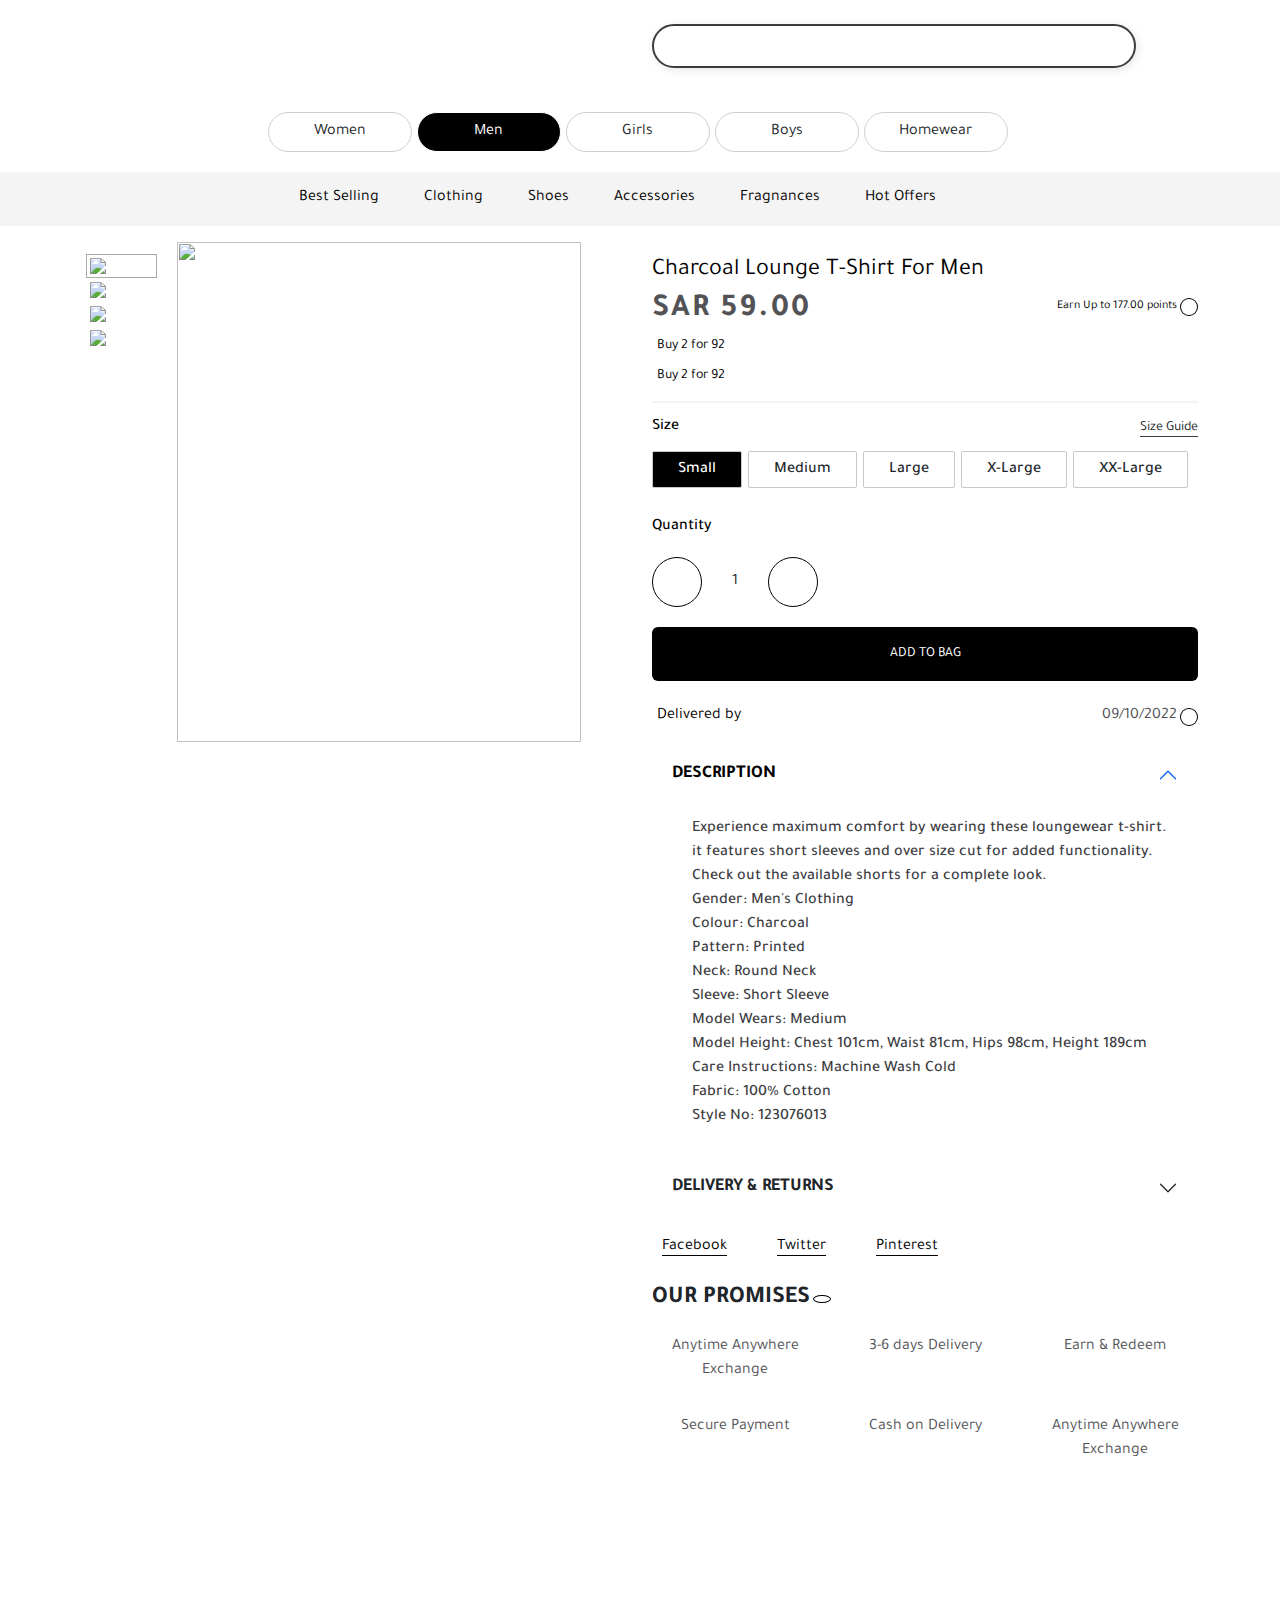
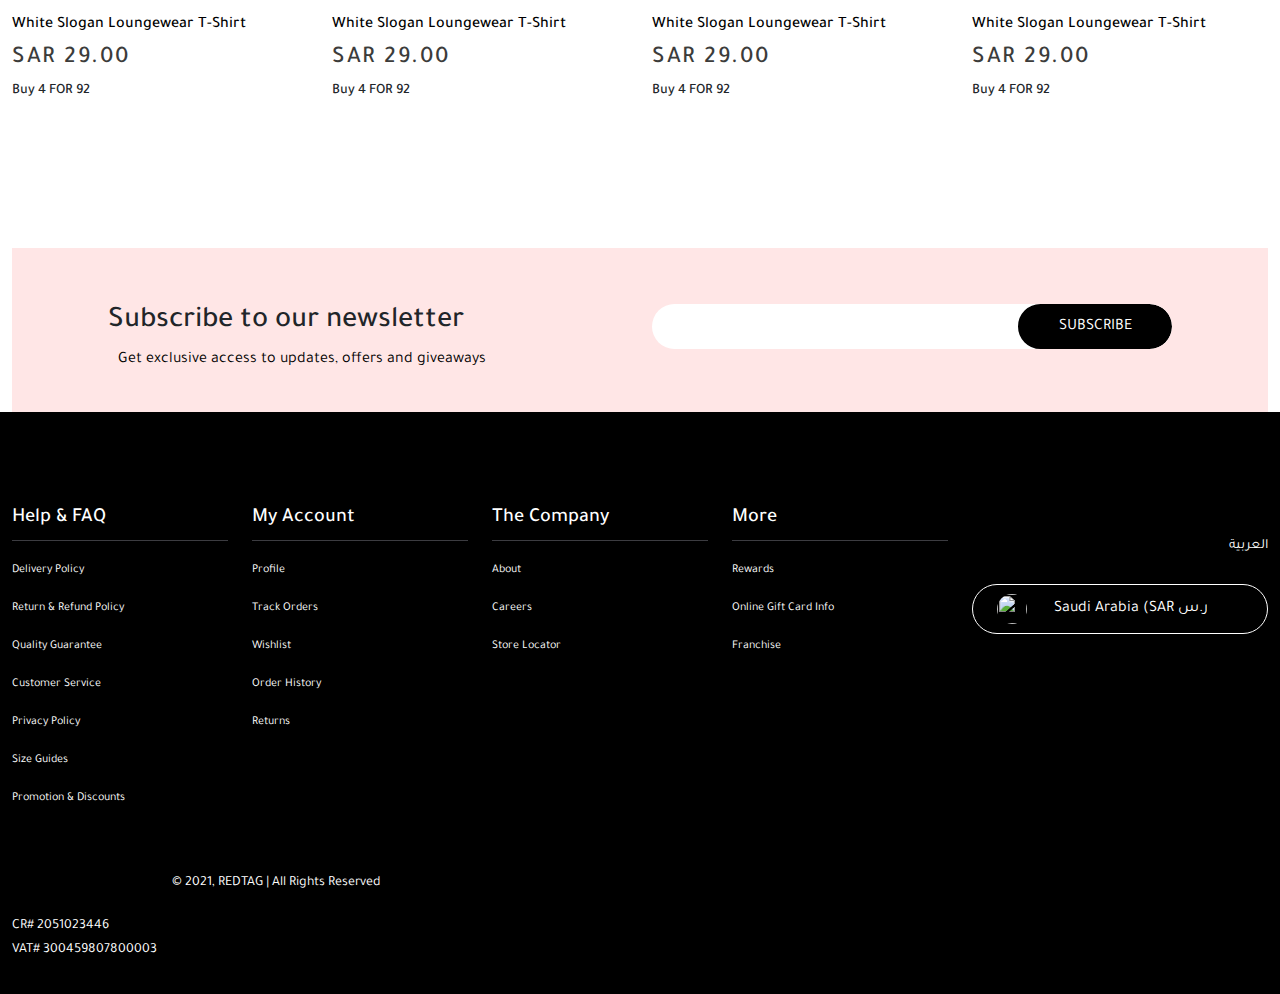
==== commit 05cba550: "clothing" ====
--- a/products.html
+++ b/products.html
@@ -5,13 +5,12 @@
     <meta charset="utf-8">
     <meta name="viewport" content="width=device-width, initial-scale=1">
     <title>Bootstrap demo</title>
-    <link href="https://cdn.jsdelivr.net/npm/bootstrap@5.2.2/dist/css/bootstrap.min.css" rel="stylesheet">
+    <link href="assets/css/bootstrap.css" rel="stylesheet">
     <link rel="stylesheet" href="assets/css/owl.carousel.min.css">
     <link rel="stylesheet" href=assets/css/owl.theme.default.min.css"> <link rel="stylesheet"
         href="assets/css/style.css">
     <link rel="stylesheet" type="text/css" href="assets/css/tiny-slider.css" />
 </head>
-
 <body>
     <header class="header">
         <div class="header_top bg-white">
@@ -475,7 +474,7 @@
             </div>
         </div>
     </div>
-    <script src="https://cdn.jsdelivr.net/npm/bootstrap@5.2.2/dist/js/bootstrap.bundle.min.js"></script>
+    <script src="assets/js/bootstrap.js"></script>
     <script src="https://cdnjs.cloudflare.com/ajax/libs/font-awesome/6.2.0/js/all.min.js"></script>
     <script src="assets/js/jquery.js"></script>
     <script src=" assets/js/owl.carousel.min.js"></script>
@@ -493,12 +492,5 @@
 
         });
     </script>
-
-
-
-
-
-
-</body>
-
+    </body>
 </html>
--- a/assets/css/style.css
+++ b/assets/css/style.css
@@ -814,10 +814,320 @@
     margin-bottom: 0.5rem;
     font-weight: 500;
     line-height: 1.2;
-    font-size: .9rem;}
-
-
+    font-size: .9rem;
+}
+.product_short {
+    display: flex;
+    justify-content: space-between;
+    align-items: center;
+    flex-wrap: wrap;
+}
+
+ .product_short label{
+    white-space: nowrap;
+    margin-right: 10px;
+    
+ }
+.product_short select{
+    text-transform: capitalize; 
+    
+    border: 1px solid #C8C8C8;
+    border-radius: 1.125rem;
+   
+    font-size: .875rem;
+      
+    
+}
+.sec_heading {
+     font-size: 20px;
+    text-align: center;
+    font-weight: 700;
+    color: #212529;
+    text-align: center; 
+    margin: 10px 0;
+}
  
+.bagets  {
+    width: 62px !important;
+    max-height: 16px !important;
+    position: absolute;
+    bottom: 0 !important;
+    right: 0px;
+ }
+.product_short span{
+    display: inline;
+    font-size: .875rem;
+    color: #000;
+    font-weight: 500;
+}
+
+.product_body .pro_img{
+    position: relative;
+}
+.product_body .pro_img img{
+    width: 100%;
+    height: auto;
+    object-fit: contain;
+}
+.product_body .pro_img span{
+    position: absolute;
+    right: 15px ;
+    top: 15px;
+    font-size:22px;
+    color: #3C3C3B;
+}
+.product_body p{
+    margin-top: 10px;
+    font-size: .9rem;
+    line-height: 1.375rem;
+    color: #212529;
+    font-weight: 500;
+}
+.product_body h3{
+    color: #000;    
+    font-size: 1.5rem;
+    letter-spacing: 1.5px;  
+      line-height: 1rem;
+      margin-bottom: 20px;
+}
+
+.product_body button{
+    min-width: 13.75rem;
+        max-width: 13.75rem;
+        min-height: 2.3125rem;
+        max-height: 2.3125rem;
+        border: 0.0625rem solid #C8C8C8;
+        letter-spacing: normal;
+        line-height: 1rem;
+        font-size: .875rem;
+        text-transform: uppercase;
+        border-radius: 2.5rem;
+        transition: all 0.5s cubic-bezier(0.24, 0.5, 0.22, 0.89);
+        box-shadow: none !important;
+}
+.product_body button:hover{
+    border: 0.0625rem solid #C8C8C8;
+}
+
+.collection{
+    margin: 30px 0 100px 0;
+}
+.product_filter h3{
+    font-size: 1.5rem;
+    letter-spacing: 1.5px;
+    line-height: 32px;
+    margin-top: 0;
+    margin-bottom: 2.5rem;
+    text-transform: uppercase;
+    color: #222222;
+    padding-left:1.6rem ;
+}
+  .fiter_sec .accordion-item:first-of-type .accordion-button{
+    border-radius: 0;
+
+}
+.fiter_sec .accordion-item{
+    border: 0;
+    border-bottom: 0.0625rem solid #3C3C41;
+}
+.fiter_sec .accordion-button:not(.collapsed){
+    background: transparent;
+    color: #000;
+    box-shadow: none !important;
+}  
+ .fiter_sec .accordion-button:focus
+{
+    border: 0;box-shadow:  none !important;
+} 
+.accordians_content .form-control{
+    width: 100%;
+    background: #FBFBFB;
+    border: 1px solid rgba(34,34,34,.5);border-radius: 50px;line-height: 14px;
+    font-size: 16px;
+}
+
+.accordians_content .form-control:active{
+    width: 100%;
+    background: #FBFBFB;
+    border: 1px solid rgba(34,34,34,.5);border-radius: 50px;line-height: 14px;
+    font-size: 16px;
+}
+
+.fiter_sec .accordion-body{
+    max-height: 250px;
+    overflow-y: auto;
+    max-width: 100%;
+}
+ 
+
+.fiter_sec .accordion-body::-webkit-scrollbar-track
+{
+	--webkit-box-shadow: inset 0 0 6px rgba(0,0,0,0.3);
+	background-color: #F5F5F5;
+}
+.fiter_sec .accordion-body::-webkit-scrollbar
+{
+	width: 3px;
+	background-color: #F5F5F5;
+}
+.fiter_sec .accordion-button{
+    font-size: 1rem;
+    line-height: 22px;
+    position: relative;
+    margin: 5px 0 0 0;
+    cursor: pointer;
+    text-transform: capitalize;
+        letter-spacing: 1.5px;
+    font-weight: bold;
+}
+.fiter_sec .accordion-body::-webkit-scrollbar-thumb
+{
+	background-color: #757575;
+	border: 2px solid #757575;
+}
+.fiter_sec .accordion-item:last-of-type{
+    border-radius: 0 !important;
+}
+.accordians_content .coloures{
+    display: flex;
+    margin-bottom: 20px;
+}
+.accordians_content .coloures span{
+    margin-right: 1.6rem;
+}
+.accordians_content .coloures span:nth-child(1)
+{
+    width: 30px;
+    height: 30px;
+    border-radius: 100%;
+    border: 1px solid #808080;     
+}
+
+.fiter_sec .accordion-item:last-child {
+    border-bottom: 0 ;
+}
+.accordians_content .form-check-input[type="checkbox"]{
+    width: 24px;
+    height: 24px;
+    top: 0;
+    border: 0.0625rem solid #000;
+    position: relative;
+    border-radius: 2px;
+    margin-right: 10px;
+     
+}
+.accordians_content .form-check-input:checked {
+    background-color: #000 ;
+    border-color: #000 ;
+}
+.accordians_content .form-check-input:focus {
+    box-shadow: none !important;
+
+}
+.accordians_content .form-check{
+    display: flex;
+    justify-content: start;
+    align-items: center;
+}
+.accordians_content .coloures span:nth-child(2),
+.accordians_content label
+{
+    margin-top: 5px;
+    font-size: 16px;
+    font-weight: 500;
+    color: #000;
+    text-transform: capitalize;
+   
+}
+.accordians_content .coloures span:nth-child(3),
+.accordians_content small
+{
+    font-size: 16px;
+    font-weight: 400;
+    color: #757575;
+}
+ .beige{
+    background: #f7f6dd;
+ }
+
+ .black{
+    background: #000;
+ }
+ .blue{
+    background: #0808ff;
+ }
+ .cream{
+    background: #fffed1;
+ }
+ .grey{
+    background: #808080;
+ }
+ .indigo{
+    background: #4c0082;
+ }
+ .lvory{
+    background: #fffff0;
+ }
+ .mint{
+    background: #3fb58b;
+ }
+ .multicolour{
+    background-image: radial-gradient(circle, red, yellow, green);
+ }
+ .mustard{
+    background: #ffdc58;
+ }
+ .navy{
+    background: #010180;
+ }
+ .pink{
+    background: #ffc1cb;
+ }
+ .tan{
+    background: #d3b58d;
+ }
+ .white{
+    background: #fff;
+ }
+
+
+
+
+
+
+
+
+
+
+
+
+
+
+
+
+
+
+
+
+
+
+
+
+
+
+
+
+
+
+
+
+
+
+
+
+
+
+
 
 
 
